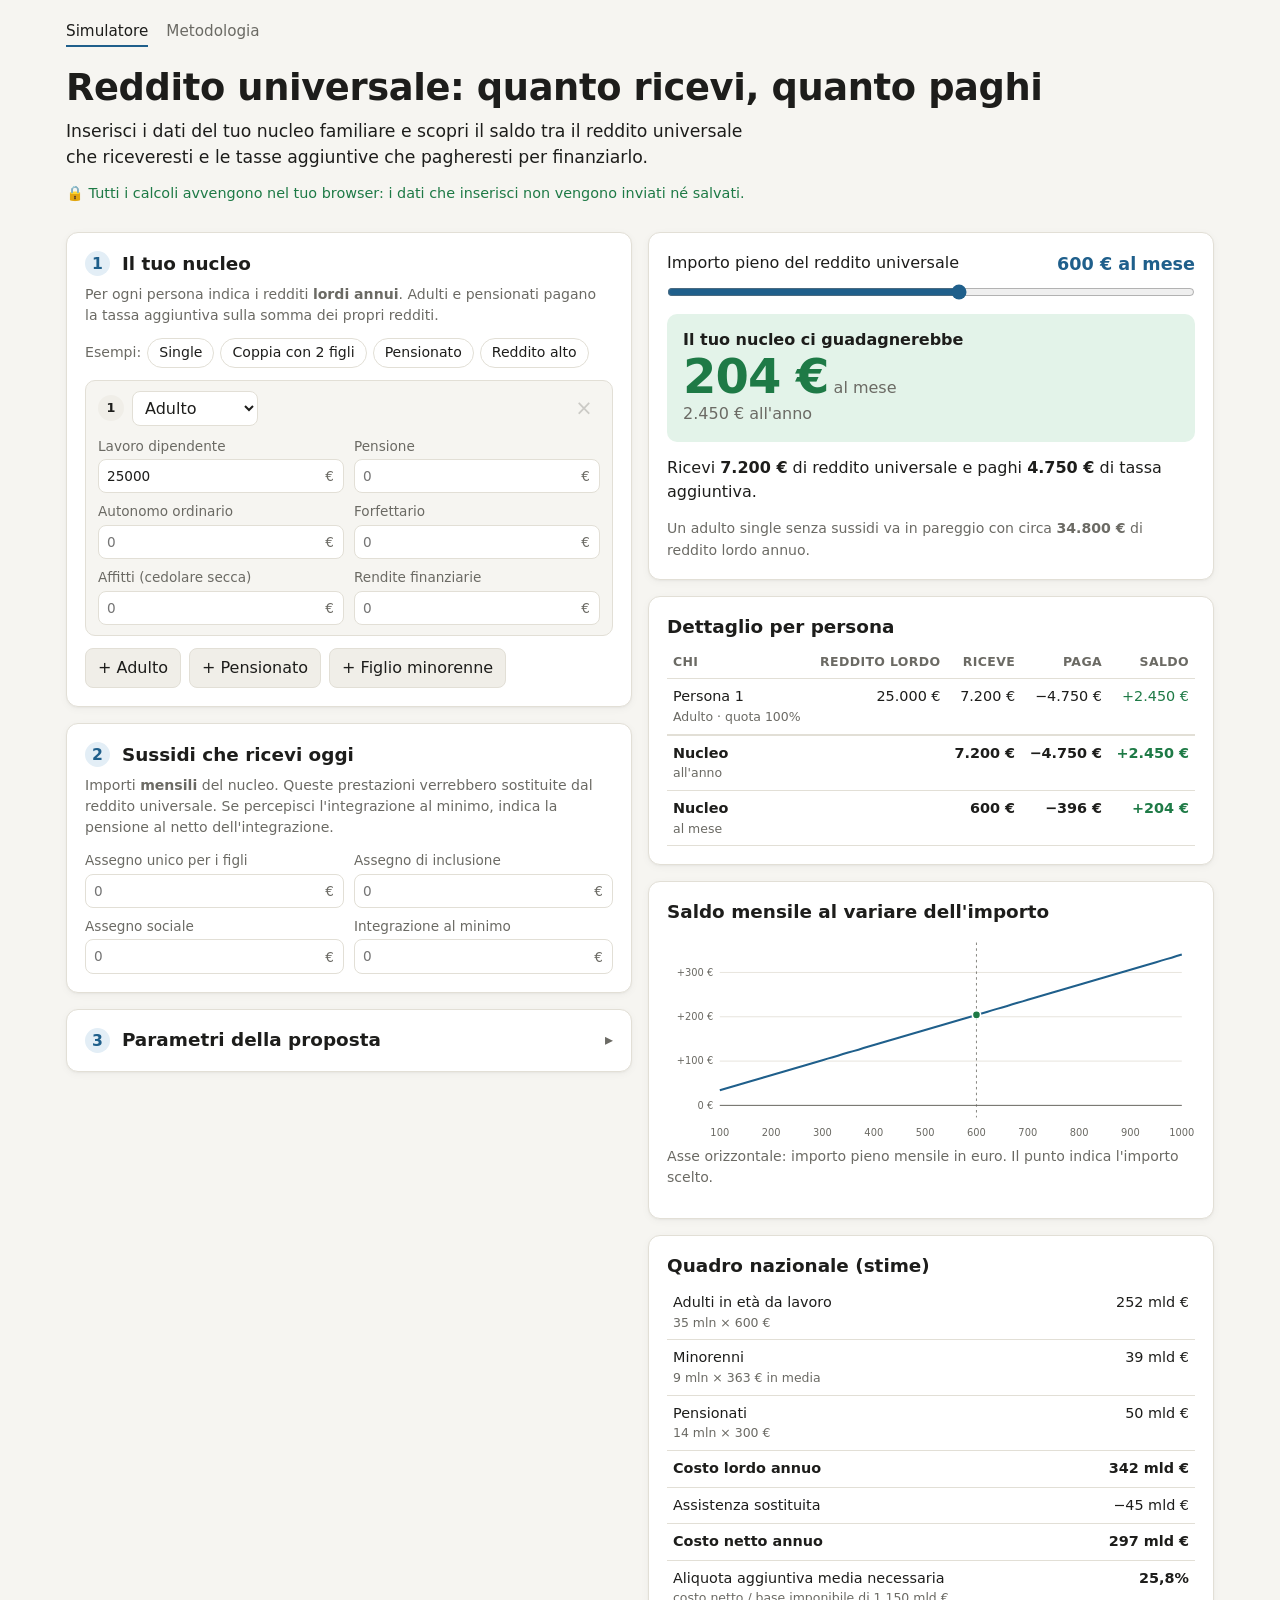
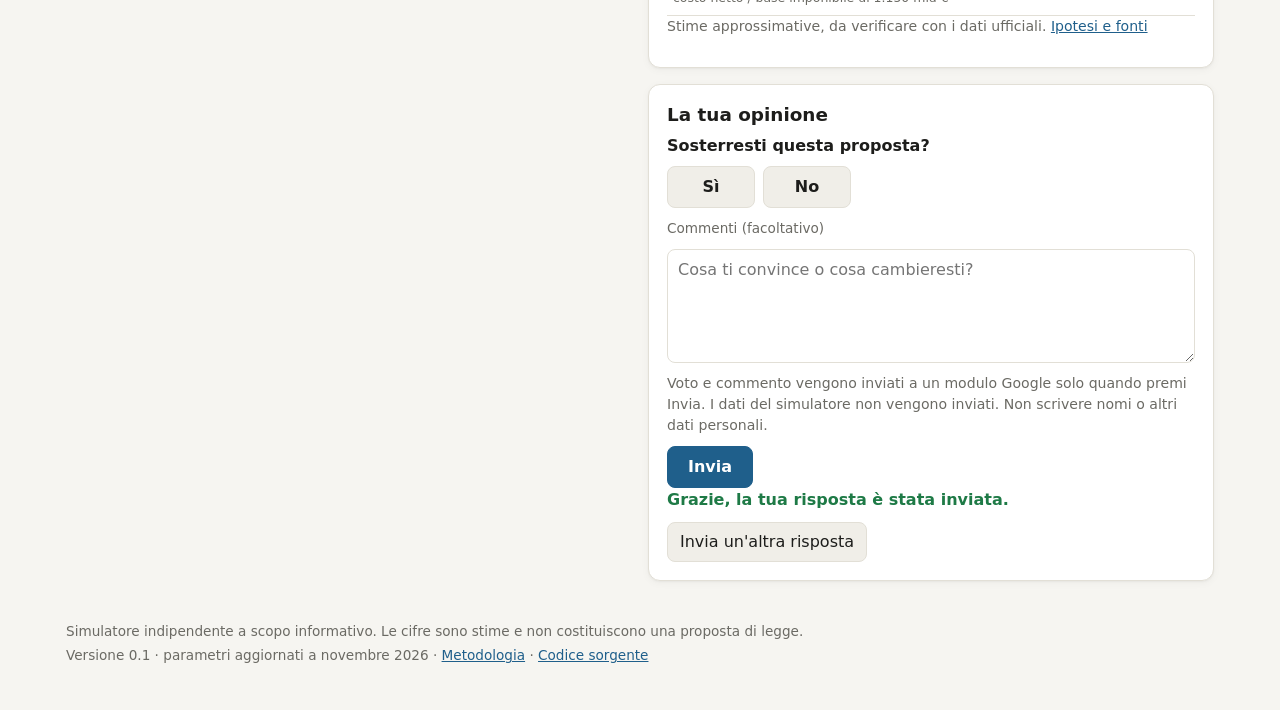
==== index.html @ f95b5a55 "Primo rilascio del simulatore del reddito universale Sito statico per GitHub Pages: calcola il saldo" ====
<!doctype html>
<html lang="it">
<head>
  <meta charset="utf-8">
  <meta name="viewport" content="width=device-width, initial-scale=1">
  <title>Simulatore reddito universale</title>
  <meta name="description" content="Calcola quanto riceveresti e quanto pagheresti con un reddito universale in Italia. Tutti i calcoli avvengono nel tuo browser.">
  <link rel="stylesheet" href="style.css">
</head>
<body>
  <header class="site-header">
    <div class="wrap">
      <nav class="nav">
        <a href="index.html" aria-current="page">Simulatore</a>
        <a href="metodologia.html">Metodologia</a>
      </nav>
      <h1>Reddito universale: quanto ricevi, quanto paghi</h1>
      <p class="lead">Inserisci i dati del tuo nucleo familiare e scopri il saldo tra il reddito universale che riceveresti e le tasse aggiuntive che pagheresti per finanziarlo.</p>
      <p class="privacy"><span aria-hidden="true">🔒</span> Tutti i calcoli avvengono nel tuo browser: i dati che inserisci non vengono inviati né salvati.</p>
    </div>
  </header>

  <main class="wrap layout">
    <div class="col">
      <section class="card" aria-labelledby="h-nucleo">
        <h2 id="h-nucleo"><span class="step">1</span> Il tuo nucleo</h2>
        <p class="hint">Per ogni persona indica i redditi <strong>lordi annui</strong>. Adulti e pensionati pagano la tassa aggiuntiva sulla somma dei propri redditi.</p>
        <div class="presets" role="group" aria-label="Esempi">
          <span class="muted">Esempi:</span>
          <button type="button" class="chip" data-esempio="single">Single</button>
          <button type="button" class="chip" data-esempio="famiglia">Coppia con 2 figli</button>
          <button type="button" class="chip" data-esempio="pensionato">Pensionato</button>
          <button type="button" class="chip" data-esempio="alto">Reddito alto</button>
        </div>
        <div id="membri" class="members"></div>
        <div class="add-row">
          <button type="button" class="btn" data-aggiungi="adulto">+ Adulto</button>
          <button type="button" class="btn" data-aggiungi="pensionato">+ Pensionato</button>
          <button type="button" class="btn" data-aggiungi="minore">+ Figlio minorenne</button>
        </div>
      </section>

      <section class="card" aria-labelledby="h-sussidi">
        <h2 id="h-sussidi"><span class="step">2</span> Sussidi che ricevi oggi</h2>
        <p class="hint">Importi <strong>mensili</strong> del nucleo. Queste prestazioni verrebbero sostituite dal reddito universale. Se percepisci l'integrazione al minimo, indica la pensione al netto dell'integrazione.</p>
        <div id="sussidi" class="grid-redditi"></div>
      </section>

      <details class="card" id="parametri">
        <summary><h2><span class="step">3</span> Parametri della proposta</h2></summary>
        <div class="params">
          <label class="slider">
            <span class="slider-head"><span>Quota per i pensionati</span><output id="quotaPensionati-val"></output></span>
            <input type="range" id="quotaPensionati" min="0" max="100" step="5">
          </label>
          <label class="slider">
            <span class="slider-head"><span>Quota per un neonato</span><output id="quotaNascita-val"></output></span>
            <input type="range" id="quotaNascita" min="0" max="100" step="5">
            <span class="hint">Per i minorenni la quota cresce in modo lineare fino al 100% a 18 anni.</span>
          </label>
          <div>
            <h3>Fasce dell'aliquota aggiuntiva</h3>
            <p class="hint">Le aliquote base valgono per un importo pieno di 600 € e si scalano in proporzione all'importo scelto. Così la soglia di pareggio resta stabile.</p>
            <div class="table-scroll">
              <table class="tab fasce">
                <thead><tr><th scope="col">Da</th><th scope="col">Fino a</th><th scope="col">Aliquota base</th><th scope="col" class="num">Effettiva</th></tr></thead>
                <tbody id="fasce"></tbody>
              </table>
            </div>
          </div>
          <button type="button" class="btn" id="ripristina">Ripristina i parametri predefiniti</button>
        </div>
      </details>
    </div>

    <div class="col" aria-live="polite">
      <section class="card hero" aria-labelledby="h-esito">
        <label class="slider slider-main">
          <span class="slider-head"><span>Importo pieno del reddito universale</span><output id="importo-val"></output></span>
          <input type="range" id="importo">
        </label>
        <div id="esito" class="esito">
          <h2 id="h-esito" class="esito-label"><span id="esito-label"></span></h2>
          <p class="esito-mese"><span id="esito-mese"></span><span class="unit"> al mese</span></p>
          <p class="esito-anno" id="esito-anno"></p>
        </div>
        <p id="esito-sintesi"></p>
        <p class="hint" id="pareggio"></p>
      </section>

      <section class="card" aria-labelledby="h-dettaglio">
        <h2 id="h-dettaglio">Dettaglio per persona</h2>
        <div class="table-scroll" id="dettaglio"></div>
      </section>

      <section class="card" aria-labelledby="h-grafico">
        <h2 id="h-grafico">Saldo mensile al variare dell'importo</h2>
        <div id="grafico" class="chart"></div>
        <p class="hint">Asse orizzontale: importo pieno mensile in euro. Il punto indica l'importo scelto.</p>
      </section>

      <section class="card" aria-labelledby="h-quadro">
        <h2 id="h-quadro">Quadro nazionale (stime)</h2>
        <div class="table-scroll" id="quadro"></div>
        <p class="hint">Stime approssimative, da verificare con i dati ufficiali. <a href="metodologia.html">Ipotesi e fonti</a></p>
      </section>

      <section class="card" aria-labelledby="h-opinione">
        <h2 id="h-opinione">La tua opinione</h2>
        <form id="feedback" novalidate>
          <fieldset class="voto">
            <legend>Sosterresti questa proposta?</legend>
            <label class="voto-opt"><input type="radio" name="voto" value="Sì" required><span>Sì</span></label>
            <label class="voto-opt"><input type="radio" name="voto" value="No"><span>No</span></label>
          </fieldset>
          <label class="field" for="commento"><span>Commenti (facoltativo)</span></label>
          <textarea id="commento" name="commento" rows="4" maxlength="2000" placeholder="Cosa ti convince o cosa cambieresti?"></textarea>
          <p class="hint">Voto e commento vengono inviati a un modulo Google solo quando premi Invia. I dati del simulatore non vengono inviati. Non scrivere nomi o altri dati personali.</p>
          <div class="feedback-actions">
            <button type="submit" class="btn btn-primary" id="feedback-invia">Invia</button>
            <p id="feedback-stato" class="feedback-stato" role="status"></p>
          </div>
        </form>
        <div id="feedback-grazie" class="grazie" hidden>
          <p><strong>Grazie, la tua risposta è stata inviata.</strong></p>
          <button type="button" class="btn" id="feedback-ancora">Invia un'altra risposta</button>
        </div>
      </section>
    </div>
  </main>

  <footer class="site-footer">
    <div class="wrap">
      <p>Simulatore indipendente a scopo informativo. Le cifre sono stime e non costituiscono una proposta di legge.</p>
      <p><span id="versione"></span> · <a href="metodologia.html">Metodologia</a> · <a href="https://github.com/1101101011011110/reddito-universale">Codice sorgente</a></p>
    </div>
  </footer>

  <script src="params.js"></script>
  <script src="app.js"></script>
</body>
</html>
---- style.css ----
:root {
  --bg: #f6f5f1;
  --surface: #ffffff;
  --surface-2: #f0eee8;
  --text: #1d1d1b;
  --muted: #6b6a64;
  --border: #e2dfd6;
  --accent: #1f5f8b;
  --accent-soft: #e3eef6;
  --pos: #1e7a46;
  --pos-soft: #e3f3e9;
  --neg: #b3362c;
  --neg-soft: #f9e6e3;
  --radius: 12px;
  --shadow: 0 1px 2px rgba(0, 0, 0, .04), 0 2px 8px rgba(0, 0, 0, .04);
  color-scheme: light;
}

@media (prefers-color-scheme: dark) {
  :root {
    --bg: #151515;
    --surface: #1f1f1e;
    --surface-2: #2a2a28;
    --text: #ecebe6;
    --muted: #a3a29b;
    --border: #363633;
    --accent: #7db7e0;
    --accent-soft: #22323f;
    --pos: #6fcf97;
    --pos-soft: #1d3326;
    --neg: #f08a7e;
    --neg-soft: #3d2320;
    --shadow: none;
    color-scheme: dark;
  }
}

* { box-sizing: border-box; }

body {
  margin: 0;
  background: var(--bg);
  color: var(--text);
  font: 16px/1.5 system-ui, -apple-system, "Segoe UI", Roboto, sans-serif;
  -webkit-font-smoothing: antialiased;
}

a { color: var(--accent); }
h1, h2, h3 { line-height: 1.25; margin: 0 0 .5rem; }
h1 { font-size: clamp(1.6rem, 4vw, 2.3rem); letter-spacing: -.01em; }
h2 { font-size: 1.15rem; }
h3 { font-size: 1rem; margin-top: .25rem; }
p { margin: 0 0 .75rem; }

.wrap { max-width: 1180px; margin: 0 auto; padding: 0 16px; }
.muted { color: var(--muted); }
.hint { color: var(--muted); font-size: .88rem; }
.sr-only { position: absolute; width: 1px; height: 1px; overflow: hidden; clip: rect(0 0 0 0); white-space: nowrap; }

/* Header e footer */
.site-header { padding: 20px 0 8px; }
.nav { display: flex; gap: 18px; margin-bottom: 18px; font-size: .95rem; }
.nav a { text-decoration: none; color: var(--muted); padding-bottom: 2px; }
.nav a[aria-current="page"] { color: var(--text); border-bottom: 2px solid var(--accent); }
.lead { font-size: 1.08rem; max-width: 62ch; }
.privacy { font-size: .9rem; color: var(--pos); }
.site-footer { padding: 24px 0 40px; color: var(--muted); font-size: .85rem; }
.site-footer p { margin: 0 0 .25rem; }

/* Layout */
.layout { display: grid; gap: 16px; padding-top: 8px; padding-bottom: 16px; }
.col { display: grid; gap: 16px; align-content: start; min-width: 0; }
@media (min-width: 960px) {
  .layout { grid-template-columns: minmax(0, 1fr) minmax(0, 1fr); align-items: start; }
}

.card {
  background: var(--surface);
  border: 1px solid var(--border);
  border-radius: var(--radius);
  padding: 18px;
  box-shadow: var(--shadow);
  min-width: 0;
}

.step {
  display: inline-grid; place-items: center;
  width: 1.6em; height: 1.6em; margin-right: .35em;
  border-radius: 50%; background: var(--accent-soft); color: var(--accent);
  font-size: .85em; font-weight: 700; vertical-align: .05em;
}

details.card > summary { cursor: pointer; list-style: none; }
details.card > summary::-webkit-details-marker { display: none; }
details.card > summary h2 { display: inline; margin: 0; }
details.card > summary::after { content: "▸"; float: right; color: var(--muted); transition: transform .15s; }
details[open].card > summary::after { transform: rotate(90deg); }
details[open].card > summary { margin-bottom: 12px; }

/* Controlli */
button { font: inherit; cursor: pointer; }
.btn {
  border: 1px solid var(--border); background: var(--surface-2); color: var(--text);
  border-radius: 8px; padding: 7px 12px;
}
.btn:hover { border-color: var(--accent); }
.chip {
  border: 1px solid var(--border); background: transparent; color: var(--text);
  border-radius: 999px; padding: 3px 11px; font-size: .88rem;
}
.chip:hover { border-color: var(--accent); color: var(--accent); }
.btn-icon {
  margin-left: auto; width: 32px; height: 32px; border-radius: 8px;
  border: 1px solid transparent; background: transparent; color: var(--muted); font-size: 1.3rem; line-height: 1;
}
.btn-icon:hover:not(:disabled) { border-color: var(--border); color: var(--neg); }
.btn-icon:disabled { opacity: .3; cursor: default; }
:focus-visible { outline: 2px solid var(--accent); outline-offset: 2px; }

input[type="number"], select {
  font: inherit; color: var(--text); background: var(--surface);
  border: 1px solid var(--border); border-radius: 8px; padding: 6px 8px; min-width: 0;
}
input[type="number"] { width: 100%; font-variant-numeric: tabular-nums; }
input[type="number"]:focus, select:focus { border-color: var(--accent); outline: none; box-shadow: 0 0 0 3px var(--accent-soft); }

.field { display: grid; gap: 3px; font-size: .85rem; color: var(--muted); }
.input-eur { position: relative; display: block; }
.input-eur::after { content: "€"; position: absolute; right: 10px; top: 50%; transform: translateY(-50%); color: var(--muted); pointer-events: none; }
.input-eur input { padding-right: 26px; }

.presets { display: flex; flex-wrap: wrap; gap: 6px; align-items: center; margin-bottom: 12px; font-size: .88rem; }
.members { display: grid; gap: 10px; }
.member { border: 1px solid var(--border); border-radius: 10px; padding: 10px 12px; background: var(--bg); }
.member-head { display: flex; align-items: center; gap: 8px; flex-wrap: wrap; }
.member-n {
  display: inline-grid; place-items: center; width: 26px; height: 26px; border-radius: 50%;
  background: var(--surface-2); font-size: .8rem; font-weight: 700;
}
.eta { display: flex; align-items: center; gap: 6px; font-size: .9rem; color: var(--muted); }
.eta input { width: 64px; }
.grid-redditi { display: grid; grid-template-columns: repeat(2, minmax(0, 1fr)); gap: 8px 10px; margin-top: 10px; }
@media (max-width: 420px) { .grid-redditi { grid-template-columns: minmax(0, 1fr); } }
.add-row { display: flex; flex-wrap: wrap; gap: 8px; margin-top: 12px; }

.params { display: grid; gap: 18px; }
.slider { display: grid; gap: 6px; }
.slider-head { display: flex; justify-content: space-between; gap: 12px; font-size: .95rem; }
.slider output { font-weight: 600; font-variant-numeric: tabular-nums; white-space: nowrap; }
input[type="range"] { width: 100%; accent-color: var(--accent); margin: 0; }
.slider-main .slider-head { font-size: 1rem; }
.slider-main output { color: var(--accent); font-size: 1.1rem; }

/* Risultato principale */
.hero { display: grid; gap: 14px; }
.esito { border-radius: 10px; padding: 16px; background: var(--surface-2); }
.esito.pos { background: var(--pos-soft); }
.esito.neg { background: var(--neg-soft); }
.esito-label { font-size: 1rem; font-weight: 600; margin: 0; }
.esito-mese { font-size: clamp(2.2rem, 7vw, 3rem); font-weight: 750; line-height: 1.1; margin: 4px 0 2px; font-variant-numeric: tabular-nums; letter-spacing: -.02em; }
.esito.pos .esito-mese { color: var(--pos); }
.esito.neg .esito-mese { color: var(--neg); }
.esito-mese .unit { font-size: 1rem; font-weight: 500; color: var(--muted); letter-spacing: 0; }
.esito-anno { margin: 0; color: var(--muted); }
.hero p { margin: 0; }

/* Tabelle */
.table-scroll { overflow-x: auto; }
.tab { width: 100%; border-collapse: collapse; font-size: .9rem; }
.tab th, .tab td { padding: 7px 6px; border-bottom: 1px solid var(--border); text-align: left; vertical-align: top; }
.tab thead th { font-size: .78rem; font-weight: 600; color: var(--muted); text-transform: uppercase; letter-spacing: .03em; }
.tab tbody th { font-weight: 500; }
.tab tfoot th, .tab tfoot td, .tab tr.tot th, .tab tr.tot td { font-weight: 700; }
.tab tfoot tr:first-child th, .tab tfoot tr:first-child td { border-top: 2px solid var(--border); }
.tab .num { text-align: right; font-variant-numeric: tabular-nums; white-space: nowrap; }
.tab .sub { display: block; font-size: .78rem; color: var(--muted); font-weight: 400; }
.tab .pos { color: var(--pos); }
.tab .neg { color: var(--neg); }
@media (max-width: 480px) {
  #dettaglio .tab th:nth-child(2), #dettaglio .tab td:nth-child(2) { display: none; }
  .tab th, .tab td { padding: 7px 4px; }
}
.fasce input { width: 90px; }
.fasce td:nth-child(3) { white-space: nowrap; }
.fasce td { vertical-align: middle; }

/* Grafico */
.chart svg { width: 100%; height: auto; display: block; }
.chart .grid { stroke: var(--border); stroke-width: 1; }
.chart .zero { stroke: var(--muted); stroke-width: 1.2; }
.chart .line { fill: none; stroke: var(--accent); stroke-width: 2.5; stroke-linejoin: round; }
.chart .cursor { stroke: var(--muted); stroke-dasharray: 3 4; }
.chart .dot { fill: var(--accent); stroke: var(--surface); stroke-width: 2; }
.chart .dot.pos { fill: var(--pos); }
.chart .dot.neg { fill: var(--neg); }
.chart .tick { fill: var(--muted); font-size: 12px; font-family: inherit; }

/* Raccolta opinioni */
#feedback { display: grid; gap: 10px; }
.voto { border: 0; padding: 0; margin: 0; display: flex; flex-wrap: wrap; gap: 8px; }
.voto legend { padding: 0; margin-bottom: 8px; font-weight: 600; }
.voto-opt { position: relative; }
.voto-opt input { position: absolute; opacity: 0; inset: 0; margin: 0; cursor: pointer; }
.voto-opt span {
  display: inline-block; min-width: 88px; text-align: center; padding: 8px 18px;
  border: 1px solid var(--border); border-radius: 8px; background: var(--surface-2); font-weight: 600;
}
.voto-opt input:checked + span { background: var(--accent); border-color: var(--accent); color: var(--surface); }
.voto-opt input:focus-visible + span { outline: 2px solid var(--accent); outline-offset: 2px; }
textarea {
  font: inherit; color: var(--text); background: var(--surface); width: 100%; resize: vertical;
  border: 1px solid var(--border); border-radius: 8px; padding: 8px 10px;
}
textarea:focus { border-color: var(--accent); outline: none; box-shadow: 0 0 0 3px var(--accent-soft); }
#feedback .hint { margin: 0; }
.feedback-actions { display: flex; align-items: center; gap: 12px; flex-wrap: wrap; }
.btn-primary { background: var(--accent); border-color: var(--accent); color: var(--surface); font-weight: 600; padding: 8px 20px; }
.btn-primary:disabled { opacity: .6; cursor: default; }
.feedback-stato { margin: 0; font-size: .9rem; color: var(--muted); }
.feedback-stato.err { color: var(--neg); }
.grazie { display: grid; gap: 10px; justify-items: start; }
.grazie p { margin: 0; color: var(--pos); }

/* Pagina metodologia */
.prose { max-width: 760px; }
.prose h2 { margin-top: 1.6rem; font-size: 1.3rem; }
.prose ul { padding-left: 1.2rem; }
.prose li { margin-bottom: .3rem; }
.prose code { background: var(--surface-2); padding: 1px 5px; border-radius: 4px; font-size: .9em; }
.formula { background: var(--surface-2); border-radius: 8px; padding: 10px 14px; font-family: ui-monospace, Consolas, monospace; font-size: .9rem; overflow-x: auto; }
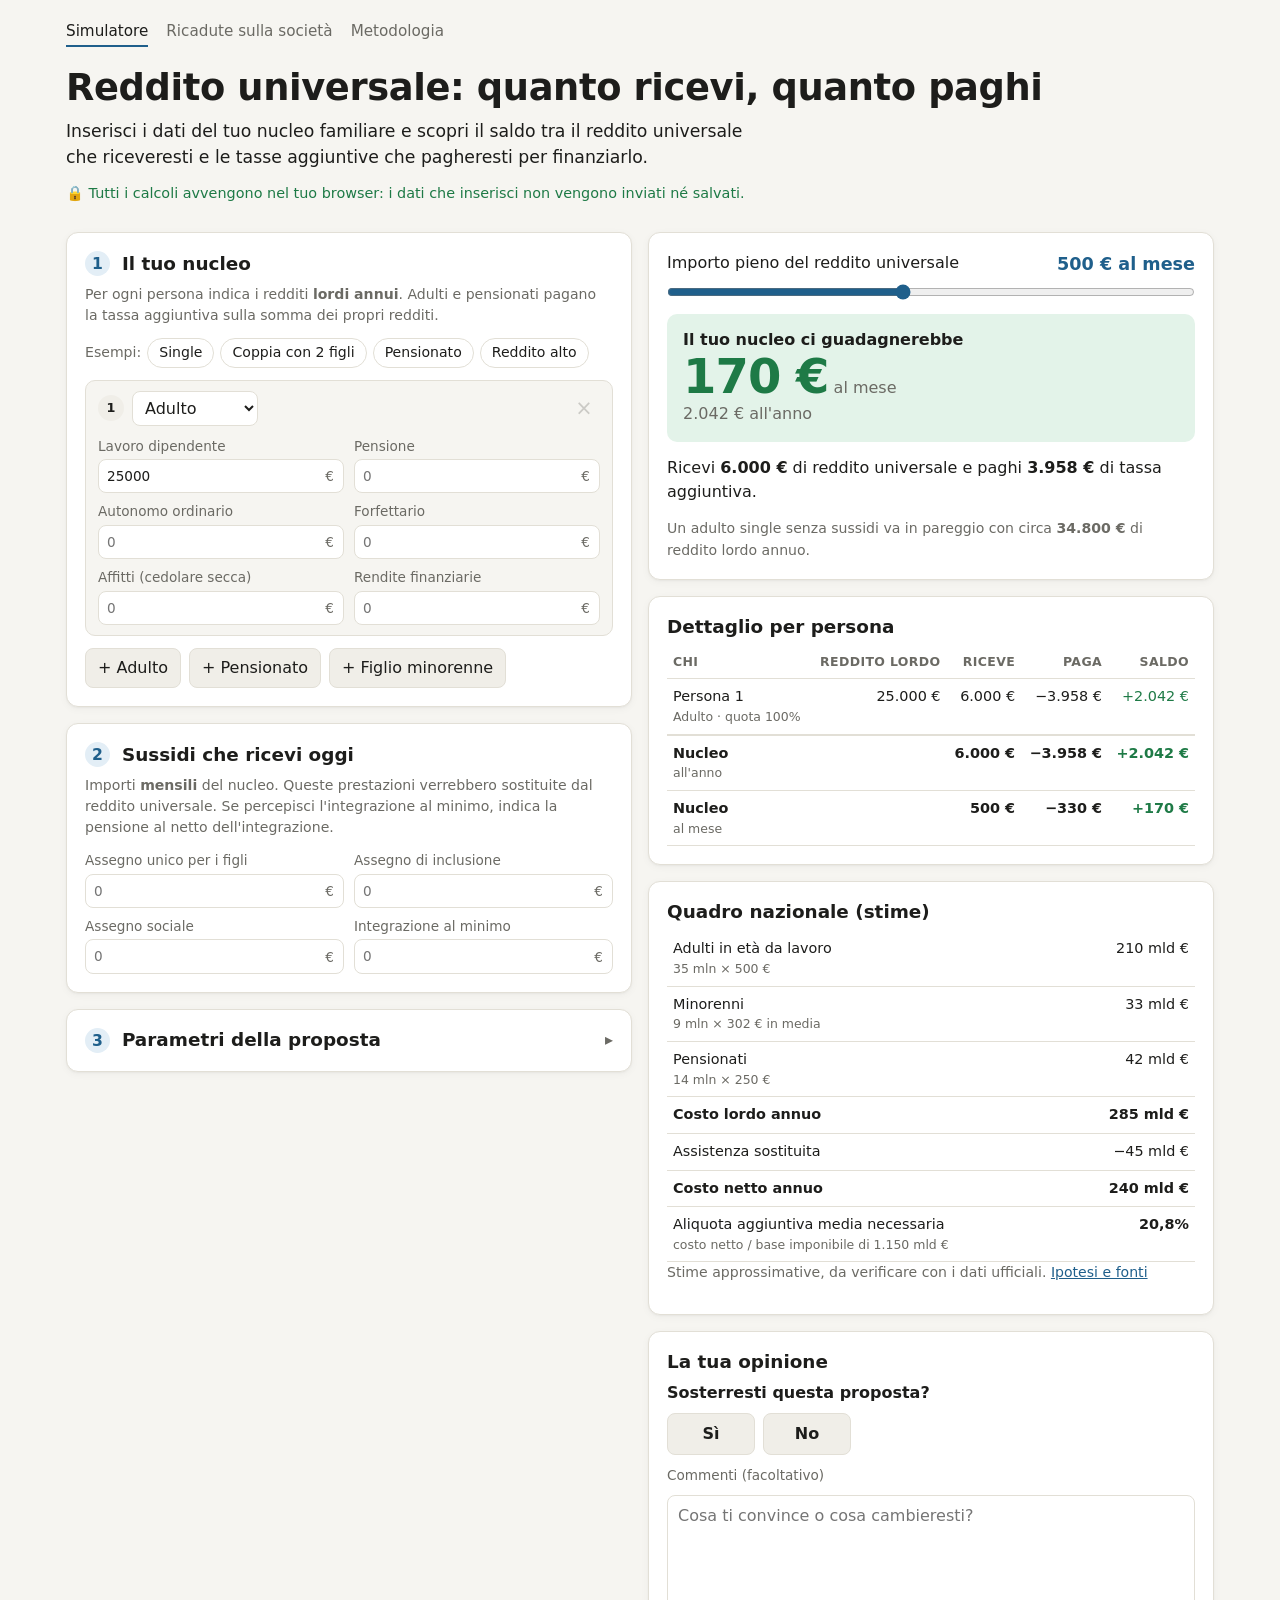
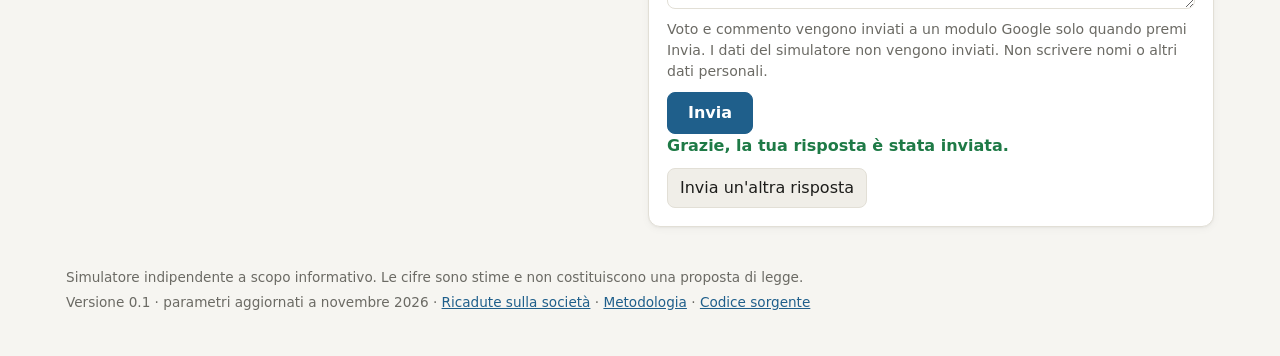
==== commit 1632a410: "Pagina sulle ricadute sociali, importo iniziale a 500 €, via il grafico - Nuova pagina ricadute.html" ====
--- a/index.html
+++ b/index.html
@@ -12,6 +12,7 @@
     <div class="wrap">
       <nav class="nav">
         <a href="index.html" aria-current="page">Simulatore</a>
+        <a href="ricadute.html">Ricadute sulla società</a>
         <a href="metodologia.html">Metodologia</a>
       </nav>
       <h1>Reddito universale: quanto ricevi, quanto paghi</h1>
@@ -93,12 +94,6 @@
         <div class="table-scroll" id="dettaglio"></div>
       </section>
 
-      <section class="card" aria-labelledby="h-grafico">
-        <h2 id="h-grafico">Saldo mensile al variare dell'importo</h2>
-        <div id="grafico" class="chart"></div>
-        <p class="hint">Asse orizzontale: importo pieno mensile in euro. Il punto indica l'importo scelto.</p>
-      </section>
-
       <section class="card" aria-labelledby="h-quadro">
         <h2 id="h-quadro">Quadro nazionale (stime)</h2>
         <div class="table-scroll" id="quadro"></div>
@@ -132,7 +127,7 @@
   <footer class="site-footer">
     <div class="wrap">
       <p>Simulatore indipendente a scopo informativo. Le cifre sono stime e non costituiscono una proposta di legge.</p>
-      <p><span id="versione"></span> · <a href="metodologia.html">Metodologia</a> · <a href="https://github.com/1101101011011110/reddito-universale">Codice sorgente</a></p>
+      <p><span id="versione"></span> · <a href="ricadute.html">Ricadute sulla società</a> · <a href="metodologia.html">Metodologia</a> · <a href="https://github.com/1101101011011110/reddito-universale">Codice sorgente</a></p>
     </div>
   </footer>
 
--- a/style.css
+++ b/style.css
@@ -59,7 +59,7 @@
 
 /* Header e footer */
 .site-header { padding: 20px 0 8px; }
-.nav { display: flex; gap: 18px; margin-bottom: 18px; font-size: .95rem; }
+.nav { display: flex; flex-wrap: wrap; gap: 6px 18px; margin-bottom: 18px; font-size: .95rem; }
 .nav a { text-decoration: none; color: var(--muted); padding-bottom: 2px; }
 .nav a[aria-current="page"] { color: var(--text); border-bottom: 2px solid var(--accent); }
 .lead { font-size: 1.08rem; max-width: 62ch; }
@@ -184,17 +184,6 @@
 .fasce td:nth-child(3) { white-space: nowrap; }
 .fasce td { vertical-align: middle; }
 
-/* Grafico */
-.chart svg { width: 100%; height: auto; display: block; }
-.chart .grid { stroke: var(--border); stroke-width: 1; }
-.chart .zero { stroke: var(--muted); stroke-width: 1.2; }
-.chart .line { fill: none; stroke: var(--accent); stroke-width: 2.5; stroke-linejoin: round; }
-.chart .cursor { stroke: var(--muted); stroke-dasharray: 3 4; }
-.chart .dot { fill: var(--accent); stroke: var(--surface); stroke-width: 2; }
-.chart .dot.pos { fill: var(--pos); }
-.chart .dot.neg { fill: var(--neg); }
-.chart .tick { fill: var(--muted); font-size: 12px; font-family: inherit; }
-
 /* Raccolta opinioni */
 #feedback { display: grid; gap: 10px; }
 .voto { border: 0; padding: 0; margin: 0; display: flex; flex-wrap: wrap; gap: 8px; }
@@ -227,4 +216,19 @@
 .prose ul { padding-left: 1.2rem; }
 .prose li { margin-bottom: .3rem; }
 .prose code { background: var(--surface-2); padding: 1px 5px; border-radius: 4px; font-size: .9em; }
+.prose h3 { margin-top: 1rem; font-size: 1rem; }
+.prose .tab { margin: .5rem 0 1rem; }
+
+/* Pagina ricadute */
+.sintesi { display: grid; gap: 12px; margin: 4px 0 8px; }
+@media (min-width: 720px) { .sintesi { grid-template-columns: repeat(3, minmax(0, 1fr)); } }
+.sintesi > div { border-radius: 10px; padding: 12px 14px; background: var(--surface-2); }
+.sintesi h3 { margin: 0 0 .4rem; font-size: .95rem; }
+.sintesi ul { margin: 0; padding-left: 1.1rem; font-size: .92rem; }
+.sintesi .pro { background: var(--pos-soft); }
+.sintesi .pro h3 { color: var(--pos); }
+.sintesi .contro { background: var(--neg-soft); }
+.sintesi .contro h3 { color: var(--neg); }
+.evidenza { border-left: 3px solid var(--accent); padding: 2px 0 2px 12px; margin: .5rem 0 .9rem; color: var(--muted); font-size: .93rem; }
+
 .formula { background: var(--surface-2); border-radius: 8px; padding: 10px 14px; font-family: ui-monospace, Consolas, monospace; font-size: .9rem; overflow-x: auto; }
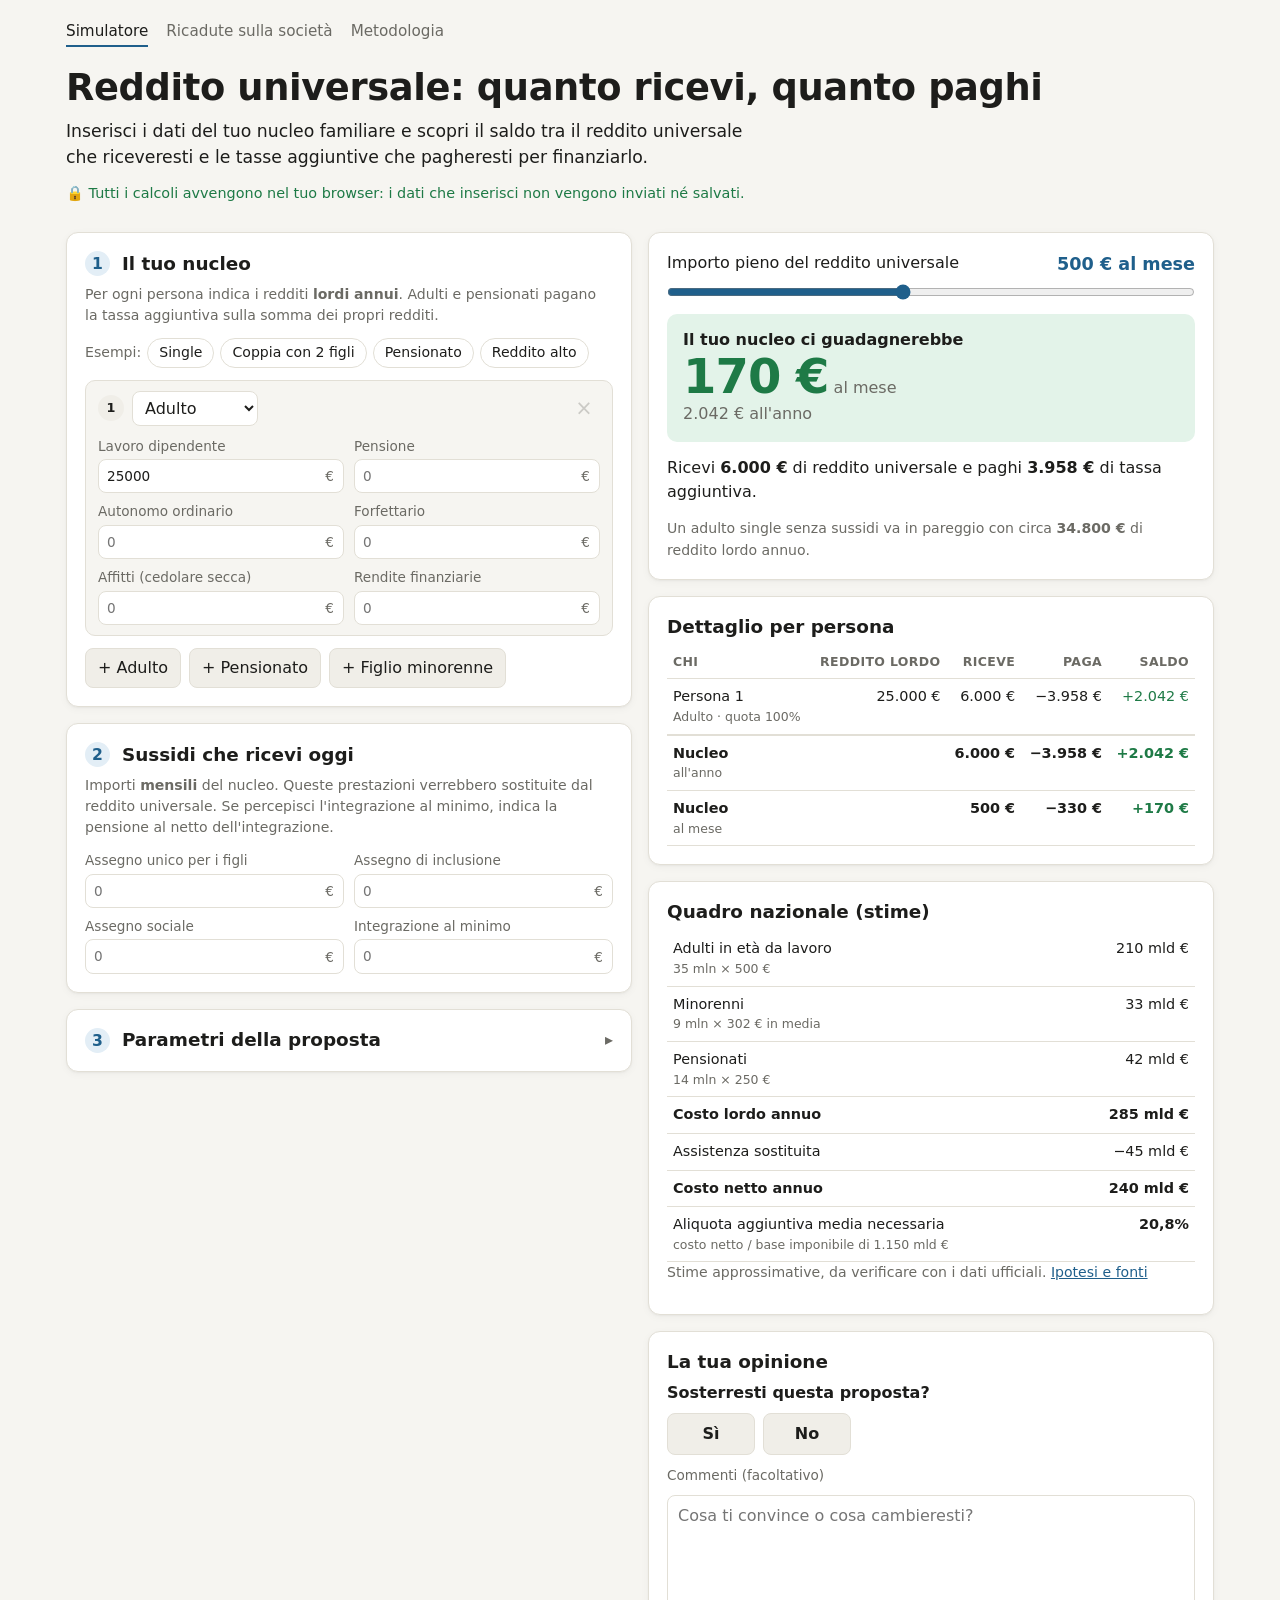
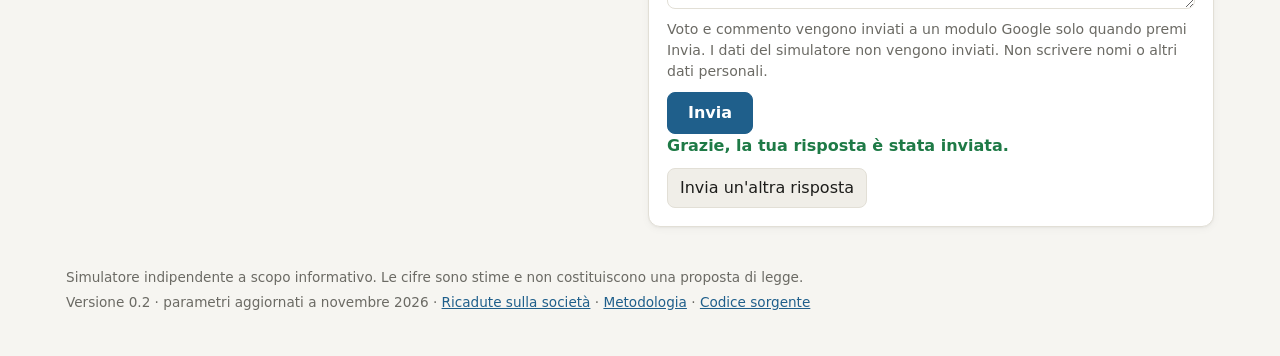
==== commit d0253afd: "Numero di versione nei link di CSS e script Evita che i browser usino app.js e params.js vecchi dall" ====
--- a/index.html
+++ b/index.html
@@ -5,7 +5,7 @@
   <meta name="viewport" content="width=device-width, initial-scale=1">
   <title>Simulatore reddito universale</title>
   <meta name="description" content="Calcola quanto riceveresti e quanto pagheresti con un reddito universale in Italia. Tutti i calcoli avvengono nel tuo browser.">
-  <link rel="stylesheet" href="style.css">
+  <link rel="stylesheet" href="style.css?v=0.2">
 </head>
 <body>
   <header class="site-header">
@@ -131,7 +131,7 @@
     </div>
   </footer>
 
-  <script src="params.js"></script>
-  <script src="app.js"></script>
+  <script src="params.js?v=0.2"></script>
+  <script src="app.js?v=0.2"></script>
 </body>
 </html>
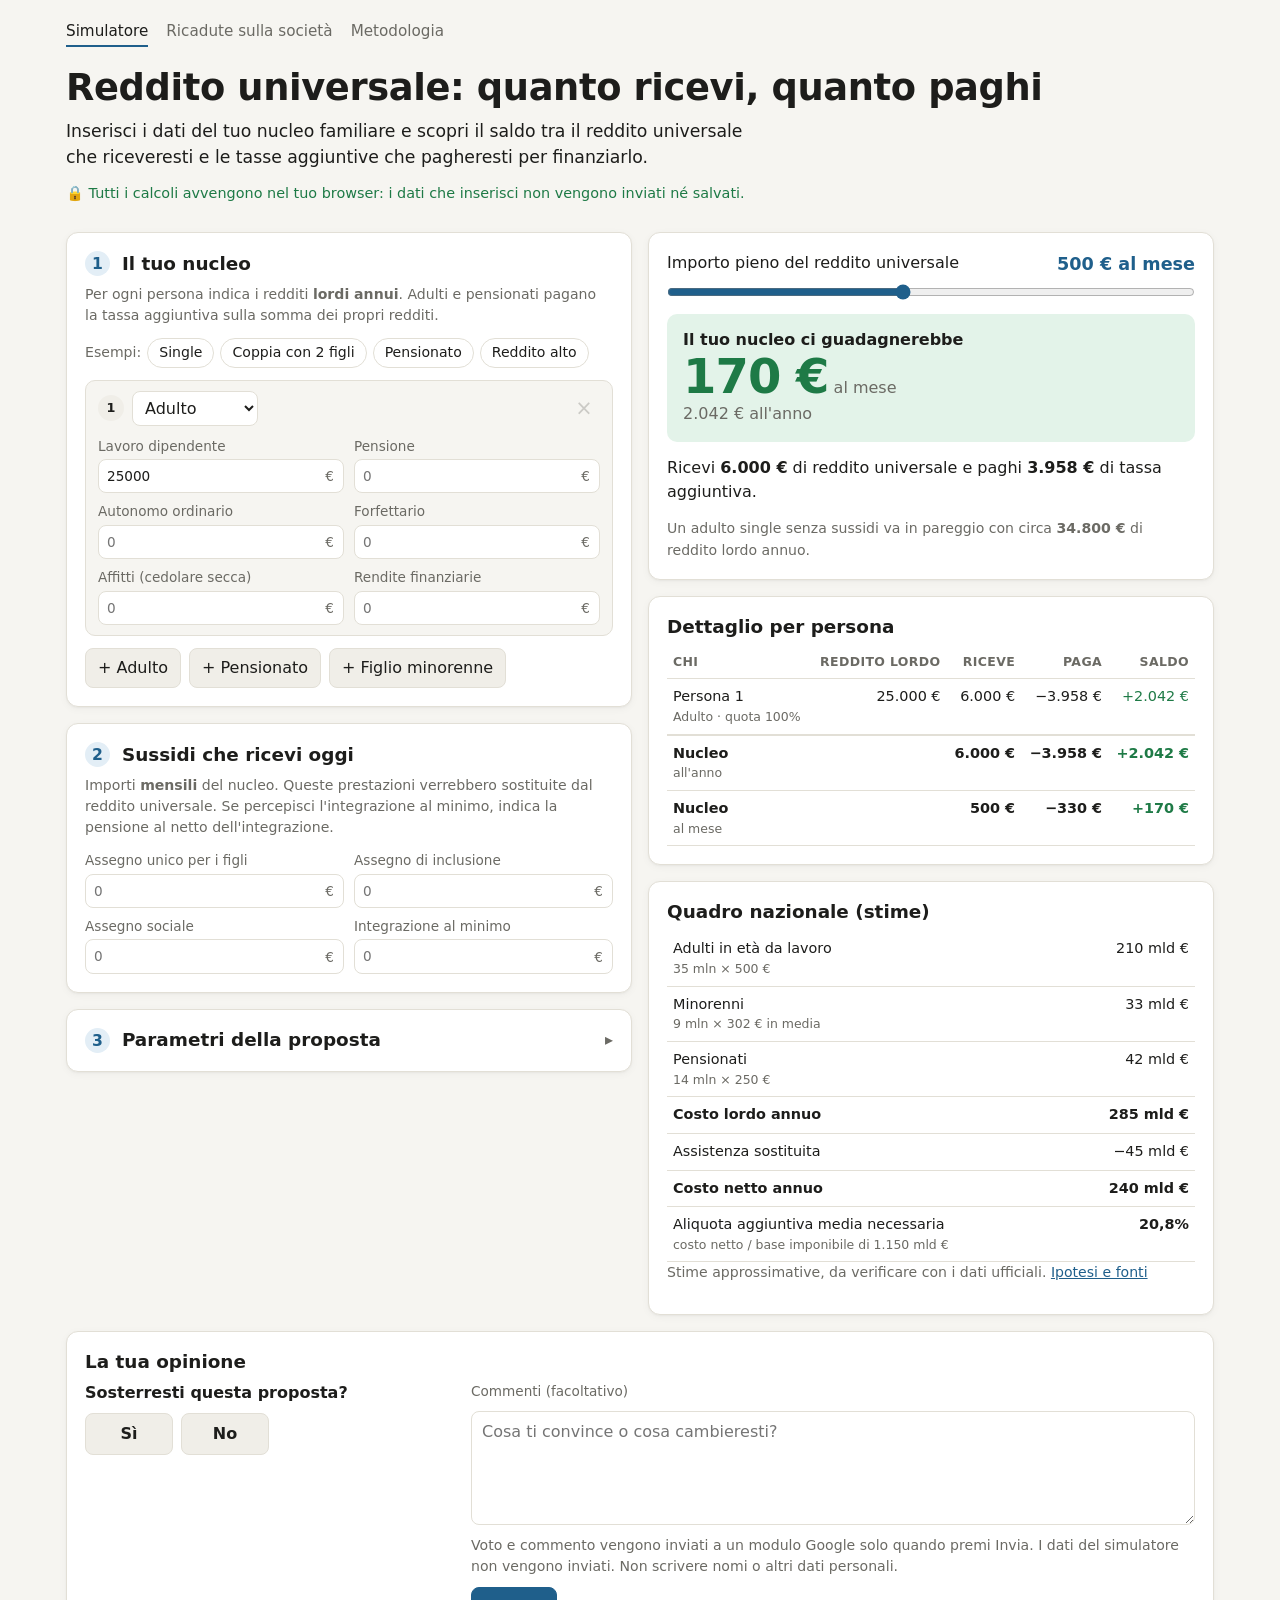
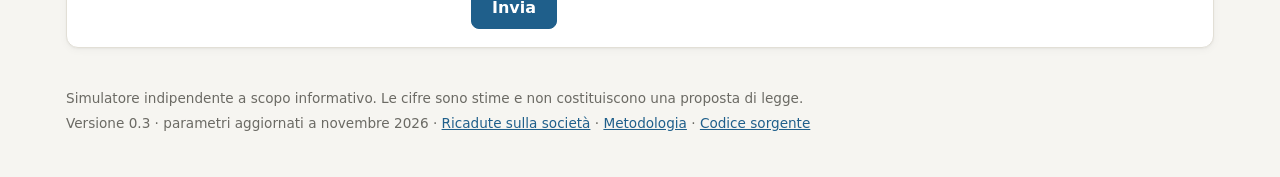
==== commit d0f34065: "Corregge il messaggio di ringraziamento sempre visibile, opinione a tutta larghezza - [hidden] preva" ====
--- a/index.html
+++ b/index.html
@@ -5,7 +5,7 @@
   <meta name="viewport" content="width=device-width, initial-scale=1">
   <title>Simulatore reddito universale</title>
   <meta name="description" content="Calcola quanto riceveresti e quanto pagheresti con un reddito universale in Italia. Tutti i calcoli avvengono nel tuo browser.">
-  <link rel="stylesheet" href="style.css?v=0.2">
+  <link rel="stylesheet" href="style.css?v=0.3">
 </head>
 <body>
   <header class="site-header">
@@ -99,8 +99,9 @@
         <div class="table-scroll" id="quadro"></div>
         <p class="hint">Stime approssimative, da verificare con i dati ufficiali. <a href="metodologia.html">Ipotesi e fonti</a></p>
       </section>
+    </div>
 
-      <section class="card" aria-labelledby="h-opinione">
+    <section class="card full" aria-labelledby="h-opinione">
         <h2 id="h-opinione">La tua opinione</h2>
         <form id="feedback" novalidate>
           <fieldset class="voto">
@@ -121,7 +122,6 @@
           <button type="button" class="btn" id="feedback-ancora">Invia un'altra risposta</button>
         </div>
       </section>
-    </div>
   </main>
 
   <footer class="site-footer">
@@ -131,7 +131,7 @@
     </div>
   </footer>
 
-  <script src="params.js?v=0.2"></script>
-  <script src="app.js?v=0.2"></script>
+  <script src="params.js?v=0.3"></script>
+  <script src="app.js?v=0.3"></script>
 </body>
 </html>
--- a/style.css
+++ b/style.css
@@ -36,6 +36,8 @@
 }
 
 * { box-sizing: border-box; }
+/* "hidden" deve vincere anche sugli elementi con display impostato nel CSS */
+[hidden] { display: none !important; }
 
 body {
   margin: 0;
@@ -185,7 +187,14 @@
 .fasce td { vertical-align: middle; }
 
 /* Raccolta opinioni */
+.full { grid-column: 1 / -1; }
 #feedback { display: grid; gap: 10px; }
+@media (min-width: 960px) {
+  /* A tutta larghezza: voto a sinistra, commento a destra */
+  #feedback { grid-template-columns: minmax(0, 1fr) minmax(0, 2fr); column-gap: 24px; align-items: start; }
+  #feedback .voto { grid-row: 1 / span 2; }
+  #feedback .field, #feedback textarea, #feedback .hint, #feedback .feedback-actions { grid-column: 2; }
+}
 .voto { border: 0; padding: 0; margin: 0; display: flex; flex-wrap: wrap; gap: 8px; }
 .voto legend { padding: 0; margin-bottom: 8px; font-weight: 600; }
 .voto-opt { position: relative; }
